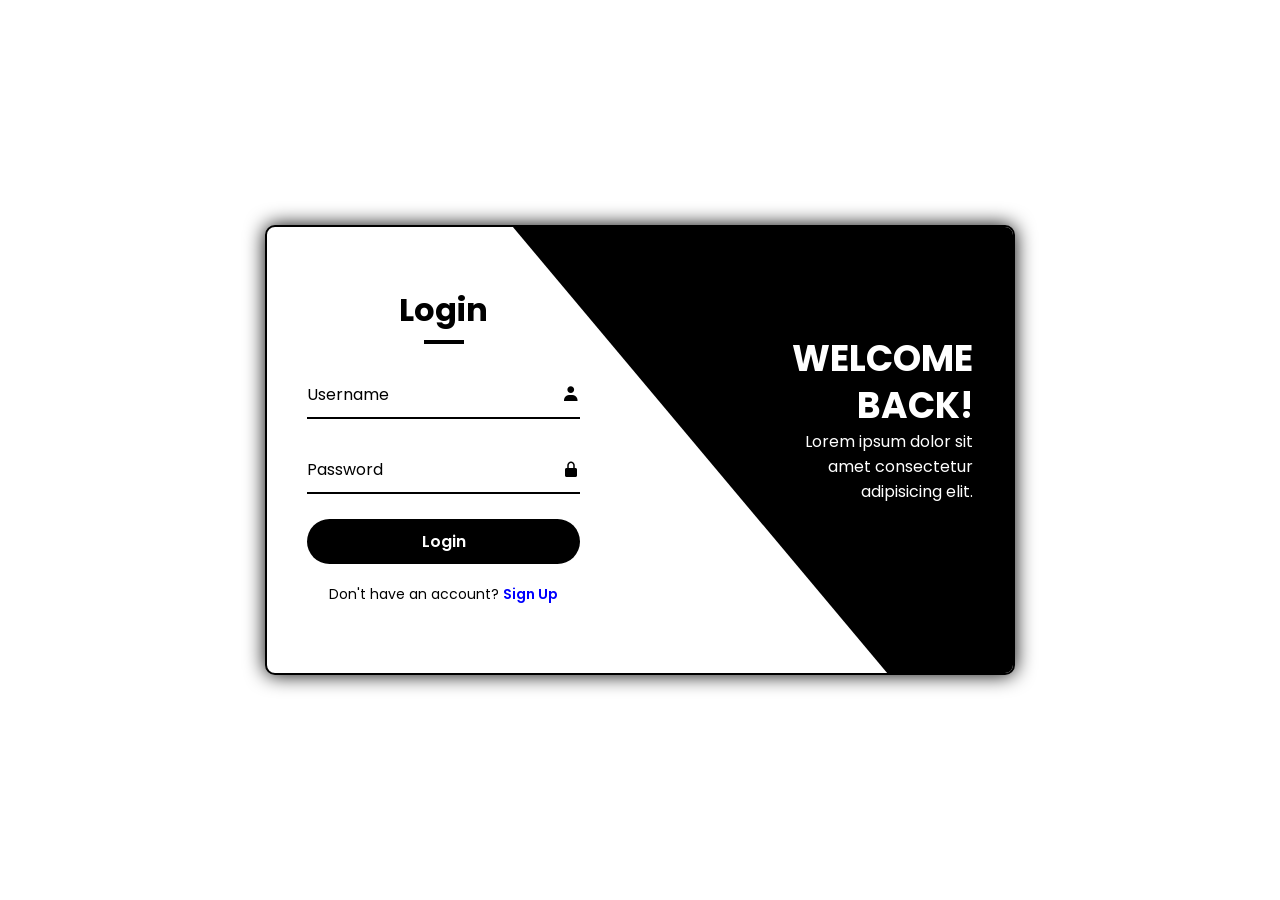
==== index.html @ fcdd18d8 "Add files via upload" ====
<!DOCTYPE html>
<html lang="en">
<head>
    <meta charset="UTF-8">
    <meta name="viewport" content="width=device-width, initial-scale=1.0">
    <title>Login Register form</title>

    <!--Boxicons CDN-->
    <link href='https://unpkg.com/boxicons@2.1.4/css/boxicons.min.css' rel='stylesheet'>

    <!--Custom CSS-->
    <link rel="stylesheet" href="style.css">

</head>
<body>
    
    <div class="wrapper">

        <span class="rotate-bg"></span>
        <span class="rotate-bg2"></span>

        <div class="form-box login">

            <h2 class="title animation" style="--i:0; --j:21">Login</h2>

            <form action="#">

                <div class="input-box animation" style="--i:1; --j:22">
                    <input type="text" required>
                    <label for="">Username</label>
                    <i class='bx bxs-user'></i>
                </div>

                <div class="input-box animation" style="--i:2; --j:23">
                    <input type="password" required>
                    <label for="">Password</label>
                    <i class='bx bxs-lock-alt' ></i>
                </div>

                <button type="submit" class="btn animation" style="--i:3; --j:24">Login</button>

                <div class="linkTxt animation" style="--i:5; --j:25">
                    <p>Don't have an account? <a href="#" class="register-link">Sign Up</a></p>
                </div>
                
            </form>
        </div>

        <div class="info-text login">
            <h2 class="animation" style="--i:0; --j:20">Welcome Back!</h2>
            <p class="animation" style="--i:1; --j:21">Lorem ipsum dolor sit amet consectetur adipisicing elit.</p>
        </div>

        <div class="form-box register">

            <h2 class="title animation" style="--i:17; --j:0">Sign Up</h2>

            <form action="#">

                <div class="input-box animation" style="--i:18; --j:1">
                    <input type="text" required>
                    <label for="">Username</label>
                    <i class='bx bxs-user'></i>
                </div>

                <div class="input-box animation" style="--i:19; --j:2">
                    <input type="email" required>
                    <label for="">Email</label>
                    <i class='bx bxs-envelope' ></i>
                </div>

                <div class="input-box animation" style="--i:20; --j:3">
                    <input type="password" required>
                    <label for="">Password</label>
                    <i class='bx bxs-lock-alt' ></i>
                </div>

                <button type="submit" class="btn animation" style="--i:21;--j:4">Sign Up</button>

                <div class="linkTxt animation" style="--i:22; --j:5">
                    <p>Already have an account? <a href="#" class="login-link">Login</a></p>
                </div>
                
            </form>
        </div>


        <div class="info-text register">
            <h2 class="animation" style="--i:17; --j:0;">Welcome Back!</h2>
            <p class="animation" style="--i:18; --j:1;">Lorem ipsum dolor sit amet consectetur adipisicing elit.</p>
        </div>

    </div>







    <!--Script.js-->
    <script src="app.js"></script>
</body>
</html>
---- style.css ----
@import url('https://fonts.googleapis.com/css2?family=Poppins:wght@300;400;500;600;700;800&display=swap');

:root{
    --white: #fff;
    --black: #000; 
    --lightBulue: #17a;
}

*{
    margin: 0;
    padding: 0;
    box-sizing: border-box;
    font-family: 'Poppins', sans-serif;
}

body{
    display: flex;
    justify-content: center;
    align-items: center;
    min-height: 100vh;
}

.wrapper{
    position: relative;
    width: 750px;
    height: 450px;
    background: var(--white);
    border: 2px solid var(--black);
    border-radius: 10px;
    box-shadow: 0 0 20px var(--black);
    overflow: hidden;
}


.wrapper .form-box{
    position: absolute;
    top: 0;
    width: 50%;
    height: 100%;
    display: flex;
    justify-content: center;
    flex-direction: column;
}

.wrapper .form-box.login{
    left: 0;
    padding: 0 60px 0 40px;
}

.form-box h2{
    margin-bottom: 10px;
    position: relative;
    font-size: 32px;
    color: var(--black);
    text-align: center;
}

.form-box h2::after{
    content: "";
    position: absolute;
    bottom: -10px;
    left: 50%;
    transform: translateX(-50%);
    width: 40px;
    height: 4px;
    background: var(--black);
}

.form-box .input-box{
    position: relative;
    width: 100%;
    height: 50px;
    margin: 25px 0;
}

.input-box input{
    width: 100%;
    height: 100%;
    background: transparent;
    color: var(--black);
    font-size: 16px;
    font-weight: 500;
    border: none;
    outline: none;
    border-bottom: 2px solid var(--black);
    transition: .5s;
    padding-right: 23px;
}

.input-box input:focus,
.input-box input:valid{
    border-bottom-color: var(--lightBulue);
}

.input-box label{
    position: absolute;
    top: 50%;
    left: 0;
    transform: translateY(-50%);
    font-size: 16px;
    color: var(--black);
    pointer-events: none;
    transition: 0.5s;
}


.input-box input:focus~label,
.input-box input:valid~label{
    top: -5px;
    color: var(--lightBulue);
}


.input-box i{
    position: absolute;
    top: 50%;
    right: 0;
    transform: translateY(-50%);
    font-size: 18px;
    transition: 0.5s;
}

.input-box input:focus~i,
.input-box input:valid~i{
    color: var(--lightBulue);
}

form button{
    width: 100%;
    height: 45px;
    background-color: var(--black);
    color: var(--white);
    border: none;
    outline: none;
    border-radius: 40px;
    cursor: pointer;
    font-size: 16px;
    font-weight: 600;
    transition: .3s;
}

form button:hover{
    box-shadow: 0 0 10px rgba(0, 0, 0, 0.8);
}

form .linkTxt{
    font-size: 14px;
    color: var(--black);
    text-align: center;
    margin: 20px 0 10px;
}

.linkTxt p a{
    color: blue;
    text-decoration: none;
    font-weight: 600;
}

.wrapper .form-box.login .animation{
    transform: translateX(0);
    transition: 0.7s ease;
    opacity: 1;
    filter: blur(0);
    transition-delay: calc(.1s * var(--j));
}

.wrapper.active .form-box.login .animation{
    transform: translateX(-120%);
    opacity: 0;
    filter: blur(10px);
    transition-delay: calc(.1s * var(--i));
}

.wrapper .info-text{
    position: absolute;
    top: 0;
    width: 50%;
    height: 100%;
    display: flex;
    flex-direction: column;
    justify-content: center;
}

.wrapper .info-text.login{
    right: 0;
    text-align: right;
    padding: 0 40px 60px 150px;

}

.wrapper .info-text h2{
    font-size: 36px;
    color: var(--white);
    line-height: 1.3;
    text-transform: uppercase;
}

.wrapper .info-text p{
    font-size: 16px;
    color: var(--white);
}


.wrapper .info-text.login .animation{
    transform: translateX(0);
    opacity: 1;
    filter: blur(0);
    transition: 0.7s ease;
    transition-delay: calc(.1s * var(--j));
}
.wrapper.active .info-text.login .animation{
    transform: translateX(120px);
    opacity: 0;
    filter: blur(10px);
    transition: 0.7s ease;
    transition-delay: calc(.1s * var(--i));
}

.wrapper .rotate-bg{
    position: absolute;
    top: -4px;
    right: 0;
    width: 850px;
    height: 600px;
    background: #000;
    transform: rotate(10deg) skewY(40deg);
    transform-origin: bottom right;
    transition: 1.5s ease;
    transition-delay: 1.6s;
}

.wrapper.active .rotate-bg{
    transform: rotate(0) skewY(0);
    transition-delay: 0.5s;
}

.wrapper .form-box.register{
    padding: 0 40px 0 60px;
    right: 0;
}

.wrapper.active .form-box.register{
    pointer-events: auto;
}

.wrapper .form-box.register .animation{
    transform: translateX(120%);
    opacity: 0;
    filter: blur(10px);
    transition: .7s ease;
    transition-delay: calc(.1s * var(--j));
}

.wrapper.active .form-box.register .animation{
    transform: translateX(0);
    opacity: 1;
    filter: blur(0);
    transition-delay: calc(.1s * var(--i));
}

.wrapper .info-text.register{
    left: 0;
    text-align: left;
    padding: 0 150px 60px 40px;
    pointer-events: none;
}

.wrapper.active .info-text.register{
    pointer-events: auto;
}


.wrapper .info-text.register .animation{
    transform: translateX(-120%);
    opacity: 0;
    filter: blur(10px);
    transition: .7s ease;
    transition-delay: calc(.1s * var(--j));
}

.wrapper.active .info-text.register .animation{
    transform: translateX(0);
    opacity: 1;
    filter: blur(0);
    transition-delay: calc(.1s * var(--i));
}

.wrapper .rotate-bg2{
    position: absolute;
    top: 100%;
    left: 250px;
    width: 850px;
    height: 700px;
    background: var(--white);
    transform: rotate(0) skewY(0);
    transform-origin: bottom left;
    transition: 1.5s ease;
    transition-delay: 0.5s;
}

.wrapper.active .rotate-bg2{
    transform: rotate(-11deg) skewY(-40deg);
    transition-delay: 1.2s;
}

.wrapper.active .form-box.login {
    transform: translateX(-400px);
}

.wrapper.active .form-box.register {
    transform: translateX(0);
    opacity: 1;
}

.form-box.register {
    position: absolute;
    transform: translateX(400px);
    opacity: 0;
}
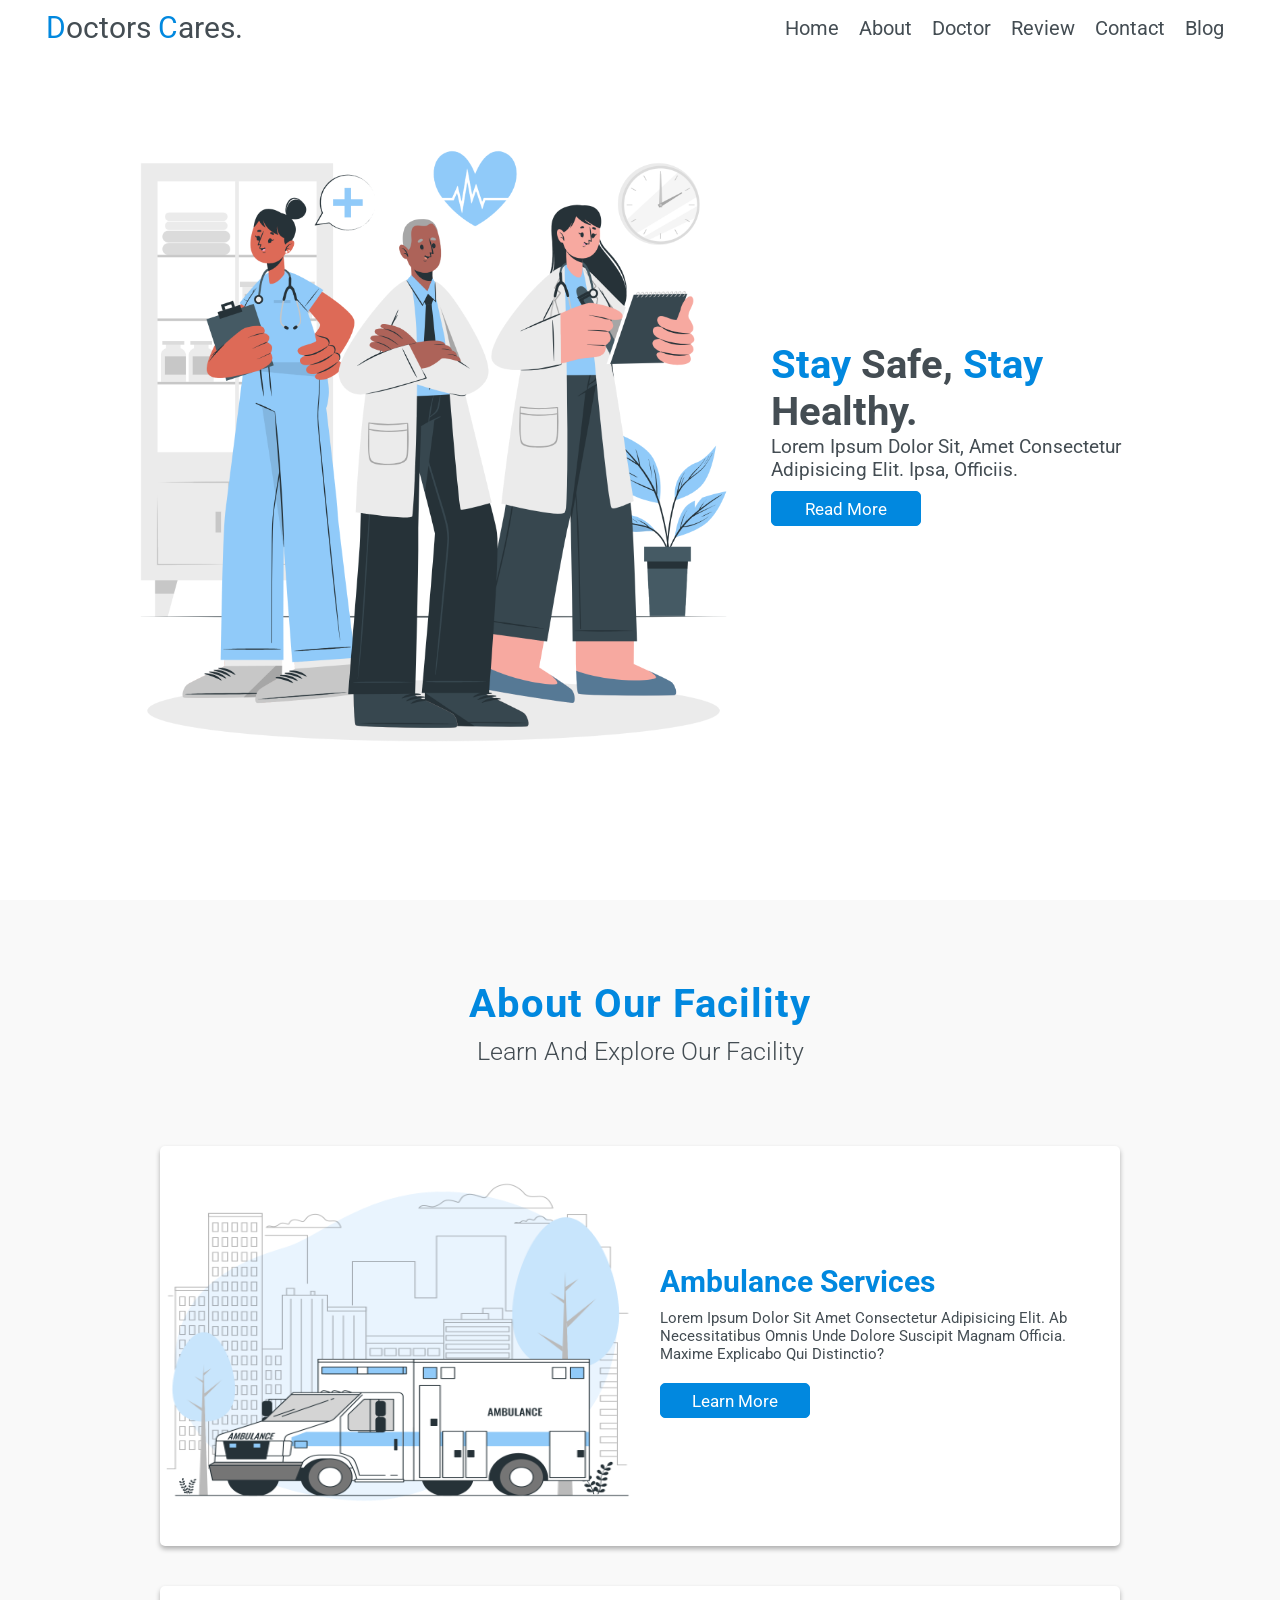
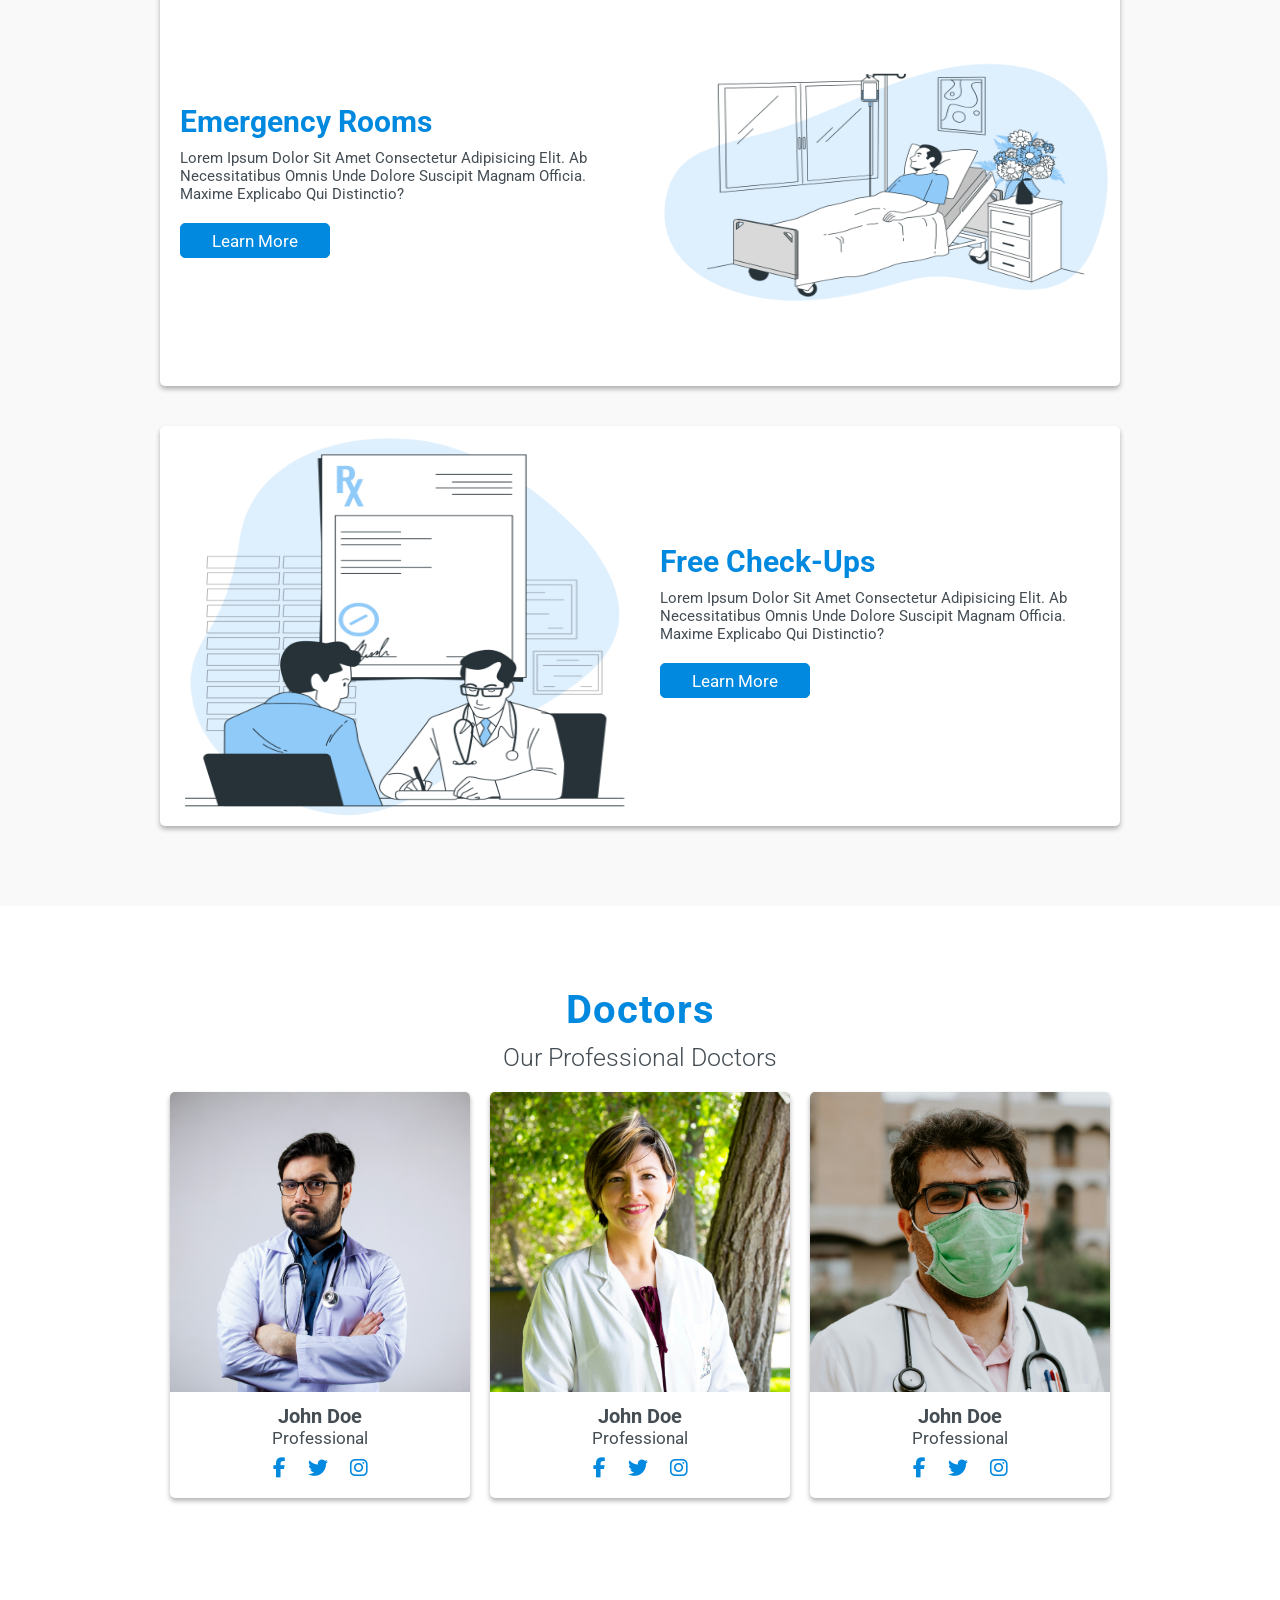
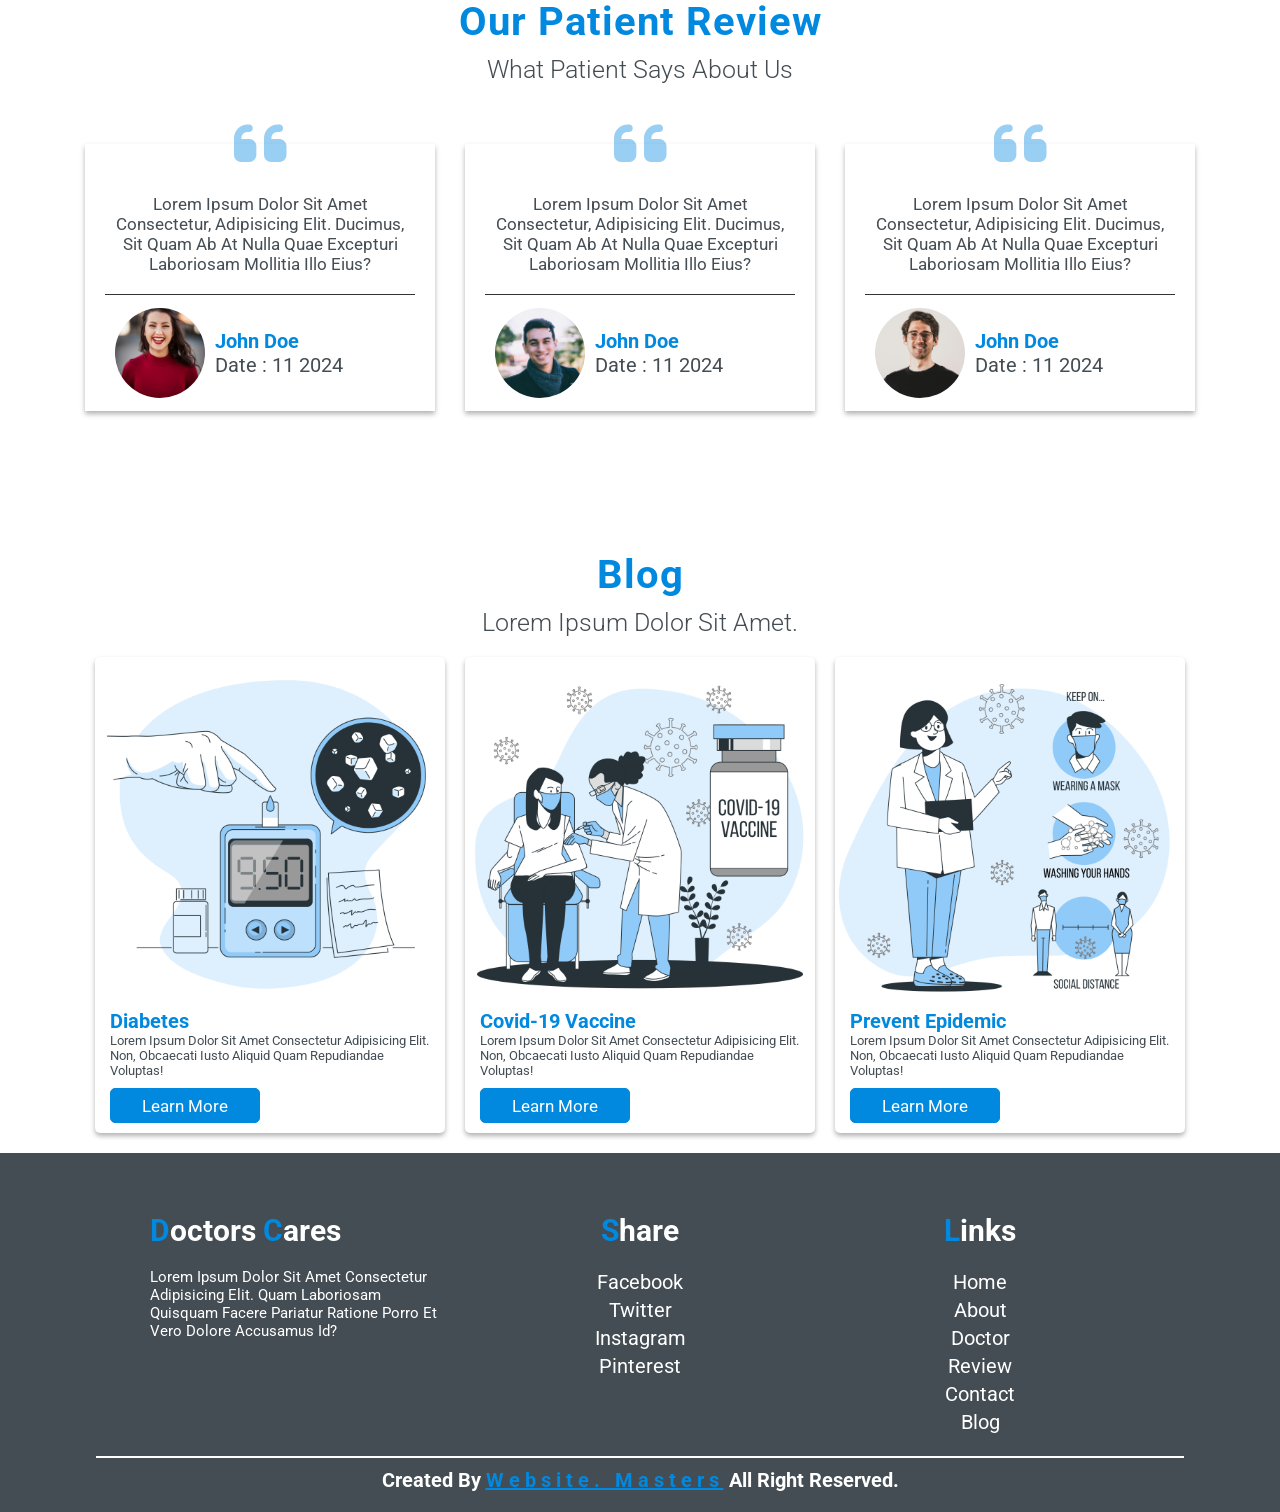
==== commit 5bf76ec6: "Update and rename home.html to index.html" ====
--- a/index.html
+++ b/index.html
@@ -1,104 +1,366 @@
 <!DOCTYPE html>
 <html lang="en">
+
 <head>
     <meta charset="UTF-8">
     <meta name="viewport" content="width=device-width, initial-scale=1.0">
-    <title>Login Register form</title>
-
-    <!--Boxicons CDN-->
-    <link href='https://unpkg.com/boxicons@2.1.4/css/boxicons.min.css' rel='stylesheet'>
-
-    <!--Custom CSS-->
-    <link rel="stylesheet" href="style.css">
-
+    <title>Complete Responsive Hospital Website Design Tutorial</title>
+
+    <!-- font awesome cdn link  -->
+    <link rel="stylesheet" href="https://cdnjs.cloudflare.com/ajax/libs/font-awesome/6.5.2/css/all.min.css">
+
+    <!-- custom css file link  -->
+    <link rel="stylesheet" href="home.css">
 </head>
+
 <body>
+
+
+    <!-- header navbar section start  -->
+
+    <header>
+
+        <!-- logo name  -->
+        <a href="#" class="logo"><span>D</span>octors <span>C</span>ares.</a>
+
+        <!-- navbar link  -->
+        <nav class="navbar">
+            <ul>
+                <li><a href="#home">home</a></li>
+                <li><a href="#about">about</a></li>
+                <li><a href="#doctor">doctor</a></li>
+                <li><a href="#review">review</a></li>
+                <li><a href="contact.html">contact</a></li>
+                <li><a href="#blog">blog</a></li>
+            </ul>
+        </nav>
+
+        <div class="fas fa-bars"></div>
+    </header>
+    <!-- header navbar section end  -->
+
+    <!-- home section start  -->
+
+    <section id="home" class="home">
+
+        <div class="row">
+
+            <!-- home images  -->
+            <div class="images">
+                <img src="../images/home.png" alt="">
+            </div>
+
+            <!-- home heading  -->
+            <div class="content">
+                <h1><span>Stay</span> Safe, <span>Stay</span> Healthy.</h1>
+                <p>Lorem ipsum dolor sit, amet consectetur adipisicing elit. Ipsa, officiis.</p>
+                <a href="#"><button class="button">read more</button></a>
+            </div>
+        </div>
+    </section>
+    <!-- home section end  -->
+
+    <!-- about section start  -->
+
+    <section id="about" class="about">
+
+        <h1 class="heading">about our facility</h1>
+        <h3 class="title">learn and explore our facility</h3>
+
+        <div class="box-container">
+
+            <!-- start here  -->
+            <div class="box">
+                <!-- about images  -->
+                <div class="images">
+                    <img src="../images/about-1.png" alt="">
+                </div>
+                
+                <!-- about heading & text  -->
+                <div class="content">
+                    <h3>ambulance services</h3>
+                    <p>Lorem ipsum dolor sit amet consectetur adipisicing elit. Ab necessitatibus omnis unde dolore suscipit magnam officia. Maxime explicabo qui distinctio?</p>
+                 <a href="#"><button class="button">learn more</button></a>   
+                </div>
+            </div>
+            <!-- end here  -->
+
+            
+            <!-- start here  -->
+            <div class="box">
+                <!-- about images  -->
+                <div class="images">
+                    <img src="../images/about-2.png" alt="">
+                </div>
+                
+                <!-- about heading & text  -->
+                <div class="content">
+                    <h3>emergency rooms</h3>
+                    <p>Lorem ipsum dolor sit amet consectetur adipisicing elit. Ab necessitatibus omnis unde dolore suscipit magnam officia. Maxime explicabo qui distinctio?</p>
+                 <a href="#"><button class="button">learn more</button></a>   
+                </div>
+            </div>
+            <!-- end here  -->
+
+            
+            <!-- start here  -->
+            <div class="box">
+                <!-- about images  -->
+                <div class="images">
+                    <img src="../images/about-3.png" alt="">
+                </div>
+                
+                <!-- about heading & text  -->
+                <div class="content">
+                    <h3>free check-ups</h3>
+                    <p>Lorem ipsum dolor sit amet consectetur adipisicing elit. Ab necessitatibus omnis unde dolore suscipit magnam officia. Maxime explicabo qui distinctio?</p>
+                 <a href="#"><button class="button">learn more</button></a>   
+                </div>
+            </div>
+            <!-- end here  -->
+           </div>
+    </section>
+
+    <!-- about section end  -->
     
-    <div class="wrapper">
-
-        <span class="rotate-bg"></span>
-        <span class="rotate-bg2"></span>
-
-        <div class="form-box login">
-
-            <h2 class="title animation" style="--i:0; --j:21">Login</h2>
-
-            <form action="#">
-
-                <div class="input-box animation" style="--i:1; --j:22">
-                    <input type="text" required>
-                    <label for="">Username</label>
-                    <i class='bx bxs-user'></i>
-                </div>
-
-                <div class="input-box animation" style="--i:2; --j:23">
-                    <input type="password" required>
-                    <label for="">Password</label>
-                    <i class='bx bxs-lock-alt' ></i>
-                </div>
-
-                <button type="submit" class="btn animation" style="--i:3; --j:24">Login</button>
-
-                <div class="linkTxt animation" style="--i:5; --j:25">
-                    <p>Don't have an account? <a href="#" class="register-link">Sign Up</a></p>
-                </div>
-                
-            </form>
-        </div>
-
-        <div class="info-text login">
-            <h2 class="animation" style="--i:0; --j:20">Welcome Back!</h2>
-            <p class="animation" style="--i:1; --j:21">Lorem ipsum dolor sit amet consectetur adipisicing elit.</p>
-        </div>
-
-        <div class="form-box register">
-
-            <h2 class="title animation" style="--i:17; --j:0">Sign Up</h2>
-
-            <form action="#">
-
-                <div class="input-box animation" style="--i:18; --j:1">
-                    <input type="text" required>
-                    <label for="">Username</label>
-                    <i class='bx bxs-user'></i>
-                </div>
-
-                <div class="input-box animation" style="--i:19; --j:2">
-                    <input type="email" required>
-                    <label for="">Email</label>
-                    <i class='bx bxs-envelope' ></i>
-                </div>
-
-                <div class="input-box animation" style="--i:20; --j:3">
-                    <input type="password" required>
-                    <label for="">Password</label>
-                    <i class='bx bxs-lock-alt' ></i>
-                </div>
-
-                <button type="submit" class="btn animation" style="--i:21;--j:4">Sign Up</button>
-
-                <div class="linkTxt animation" style="--i:22; --j:5">
-                    <p>Already have an account? <a href="#" class="login-link">Login</a></p>
-                </div>
-                
-            </form>
-        </div>
-
-
-        <div class="info-text register">
-            <h2 class="animation" style="--i:17; --j:0;">Welcome Back!</h2>
-            <p class="animation" style="--i:18; --j:1;">Lorem ipsum dolor sit amet consectetur adipisicing elit.</p>
-        </div>
-
-    </div>
-
-
-
-
-
-
-
-    <!--Script.js-->
-    <script src="app.js"></script>
+    <!-- card section start  -->
+
+    <section id="doctor" class="card">
+
+        <div class="container">
+
+            <h1 class="heading">doctors</h1>
+            <h3 class="title">our professional doctors</h3>
+
+            <div class="box-container">
+
+                <!-- start here  -->
+                <div class="box">
+                    <img src="../images/doctor-1.jpg" alt="">                
+                    
+                    <div class="content">
+                        <a href="#">
+                            <h2>john doe</h2>
+                        </a>
+                        <p>professional</p>
+
+                        <!-- card icons  -->
+                        <div class="icons">
+                            <a href="#" class="fab fa-facebook-f"></a>
+                            <a href="#" class="fab fa-twitter"></a>
+                            <a href="#" class="fab fa-instagram"></a>
+                        </div>
+                    </div>
+                </div>
+                <!-- end here  -->
+
+                 <!-- start here  -->
+                 <div class="box">
+                    <img src="../images/doctor-2.jpg" alt="">                
+                    
+                    <div class="content">
+                        <a href="#">
+                            <h2>john doe</h2>
+                        </a>
+                        <p>professional</p>
+
+                        <!-- card icons  -->
+                        <div class="icons">
+                            <a href="#" class="fab fa-facebook-f"></a>
+                            <a href="#" class="fab fa-twitter"></a>
+                            <a href="#" class="fab fa-instagram"></a>
+                        </div>
+                    </div>
+                </div>
+                <!-- end here  -->
+
+                 <!-- start here  -->
+                 <div class="box">
+                    <img src="../images/doctor-3.jpg" alt="">                
+                    
+                    <div class="content">
+                        <a href="#">
+                            <h2>john doe</h2>
+                        </a>
+                        <p>professional</p>
+
+                        <!-- card icons  -->
+                        <div class="icons">
+                            <a href="#" class="fab fa-facebook-f"></a>
+                            <a href="#" class="fab fa-twitter"></a>
+                            <a href="#" class="fab fa-instagram"></a>
+                        </div>
+                    </div>
+                </div>
+                <!-- end here  -->
+
+            </div>
+        </div>
+    </section>
+    <!-- card section end  -->
+
+    <!-- review section start  -->
+
+    <section id="review" class="review">
+
+        <h1 class="heading">our patient review</h1>
+        <h3 class="title">what patient says about us</h3>
+
+        <div class="box-container">
+
+            <!-- start here  -->
+            <div class="box">
+                <i class="fas fa-quote-left"></i>
+                <p>Lorem ipsum dolor sit amet consectetur, adipisicing elit. Ducimus, sit quam ab at nulla quae excepturi laboriosam mollitia illo eius?</p>
+
+                <div class="images">
+                    <img src="../images/img-1.jpg" alt="">
+
+                    <div class="info">
+                        <h3>john doe</h3>
+                        <span>date : 11 2024</span>
+                    </div>
+                </div>
+            </div>
+            <!-- end here  -->
+
+            
+            <!-- start here  -->
+            <div class="box">
+                <i class="fas fa-quote-left"></i>
+                <p>Lorem ipsum dolor sit amet consectetur, adipisicing elit. Ducimus, sit quam ab at nulla quae excepturi laboriosam mollitia illo eius?</p>
+
+                <div class="images">
+                    <img src="../images/img-2.jpg" alt="">
+
+                    <div class="info">
+                        <h3>john doe</h3>
+                        <span>date : 11 2024</span>
+                    </div>
+                </div>
+            </div>
+            <!-- end here  -->
+
+            
+            <!-- start here  -->
+            <div class="box">
+                <i class="fas fa-quote-left"></i>
+                <p>Lorem ipsum dolor sit amet consectetur, adipisicing elit. Ducimus, sit quam ab at nulla quae excepturi laboriosam mollitia illo eius?</p>
+
+                <div class="images">
+                    <img src="../images/img-3.jpg" alt="">
+
+                    <div class="info">
+                        <h3>john doe</h3>
+                        <span>date : 11 2024</span>
+                    </div>
+                </div>
+            </div>
+            <!-- end here  -->
+        </div>
+    </section>
+    <!-- review section end  -->
+ 
+    <!-- contact section start  -->
+
+   
+
+
+
+    <!-- contact section end  -->
+
+
+    <!-- blog section start  -->
+
+    <section id="blog" class="blog">
+
+        <h1 class="heading">blog</h1>
+        <h3 class="title">Lorem ipsum dolor sit amet.</h3>
+
+        <div class="box-container">
+
+            <!-- start here  -->
+            <div class="box">
+                <!-- images  -->
+                <img src="../images/blog 1.png" alt="">
+
+                <div class="content">
+                    <a href="#">
+                        <h2>diabetes</h2>
+                    </a>
+                    <p>Lorem ipsum dolor sit amet consectetur adipisicing elit. Non, obcaecati iusto aliquid quam repudiandae voluptas!</p>
+                     <!-- button  -->
+                    <a href="#"> <button class="button">learn more</button></a>
+                </div>
+            </div>
+            <!-- end here  -->
+
+            
+            <!-- start here  -->
+            <div class="box">
+                <!-- images  -->
+                <img src="../images/blog 2.png" alt="">
+
+                <div class="content">
+                    <a href="#">
+                        <h2>covid-19 vaccine</h2>
+                    </a>
+                    <p>Lorem ipsum dolor sit amet consectetur adipisicing elit. Non, obcaecati iusto aliquid quam repudiandae voluptas!</p>
+                     <!-- button  -->
+                    <a href="#"> <button class="button">learn more</button></a>
+                </div>
+            </div>
+            <!-- end here  -->
+
+            
+            <!-- start here  -->
+            <div class="box">
+                <!-- images  -->
+                <img src="../images/blog 3.png" alt="">
+
+                <div class="content">
+                    <a href="#">
+                        <h2>prevent epidemic</h2>
+                    </a>
+                    <p>Lorem ipsum dolor sit amet consectetur adipisicing elit. Non, obcaecati iusto aliquid quam repudiandae voluptas!</p>
+                     <!-- button  -->
+                    <a href="#"> <button class="button">learn more</button></a>
+                </div>
+            </div>
+            <!-- end here  -->
+        </div>
+    </section>
+    <!-- blog section end  -->
+    <!-- footer section start  -->
+    <section class="footer">
+        <div class="box">
+            <h2 class="logo"><span>D</span>octors <span>C</span>ares</h2>
+            <p>Lorem ipsum dolor sit amet consectetur adipisicing elit. Quam laboriosam quisquam facere pariatur ratione porro et vero dolore accusamus id?</p>
+        </div>
+        <div class="box">
+            <h2 class="logo"><span>S</span>hare</h2>
+            <a href="#">facebook</a>
+            <a href="#">twitter</a>
+            <a href="#">instagram</a>
+            <a href="#">pinterest</a>
+        </div>
+        <div class="box">
+            <h2 class="logo"><span>L</span>inks</h2>
+            <a href="#">home</a>
+            <a href="#">about</a>
+            <a href="#">Doctor</a>
+            <a href="#">Review</a>
+            <a href="#">contact</a>
+            <a href="#">blog</a>
+        </div>
+        <h1 class="credit">created by <span>Website. Masters</span> all right reserved.</h1>
+    </section>
+    <!-- footer section end  -->
+    <!-- jquery cdn link  -->
+    <script src="https://cdnjs.cloudflare.com/ajax/libs/jquery/3.7.1/jquery.min.js"></script>
+
+    <!-- custom js file link  -->
+    <script src="./js/main.js"></script>
 </body>
-</html>+
+</html>
--- a/home.css
+++ b/home.css
@@ -0,0 +1,626 @@
+/* google font   */
+@import url('https://fonts.googleapis.com/css2?family=Roboto:ital,wght@0,100;0,300;0,400;0,500;0,700;0,900;1,100;1,300;1,400;1,500;1,700;1,900&display=swap');
+
+/* root color  */
+:root{
+  --blue:#0188df;
+  --black:#444d53;
+  --wight:#fff;
+}
+
+/* custom css  */
+*{
+  font-family: "Roboto", sans-serif;
+  margin: 0; padding: 0;
+  text-decoration: none;
+  text-transform: capitalize;
+  outline: none;
+  box-sizing: border-box;
+  transition: all linear .2s;
+}
+
+html{
+  font-size: 62.5%;
+  overflow-x: hidden;
+}
+
+/* button  */
+.button{
+  height: 3.5rem;
+  width: 15rem;
+  background: var(--blue);
+  color: var(--wight);
+  font-size: 1.7rem;
+  text-transform: capitalize;
+  border-radius: .5rem;
+  cursor: pointer;
+  margin: 1rem 0;
+  border: .1rem solid var(--blue);
+}
+
+.button:hover{
+  border: .1rem solid var(--blue);
+  background: var(--wight);
+  color: var(--blue);
+  letter-spacing: .2rem;
+}
+
+/* heading  */
+.heading{
+  text-align: center;
+  font-size: 4rem;
+  padding: 1rem;
+  padding-top: 8rem;
+  color: var(--blue);
+  letter-spacing: .1rem;
+}
+/* title  */
+.title{
+  text-align: center;
+  padding: 0rem 1rem;
+  font-size: 2.5rem;
+  color: var(--black);
+  font-weight: 300;
+}
+
+
+
+/* header navbar section start  */
+
+header{
+  width: 96%;
+  background: var(--wight);
+  position:fixed;
+  top: 0;
+  left: 50%;
+  transform: translate(-50%);
+  display: flex;
+  align-items: center;
+  justify-content: space-between;
+  padding: 1rem 2rem;
+  z-index: 1000;
+}
+
+/* logo name  */
+header a{
+  color: var(--black);
+}
+
+header a:hover{
+  color: var(--blue);
+}
+
+header .logo{
+  font-size: 3rem;
+}
+
+header .logo span{
+  color: var(--blue);
+}
+
+/* navbar link  */
+header .navbar ul{
+  display: flex;
+  align-items: center;
+  justify-content: space-between;
+  list-style: none;
+}
+
+header .navbar ul li{
+  margin: 0 1rem;
+}
+
+header .navbar ul li a{
+  font-size: 2rem;
+  color: var(--black);
+}
+
+header .navbar ul li a:hover{
+  color: var(--blue);
+}
+
+header .fa-bars{
+  font-size: 3rem;
+  color: var(--blue);
+  cursor: pointer;
+  display: none;
+}
+
+header .fa-times{
+  transform: rotate(180deg);
+}
+
+
+.header-active{
+  top: 0;
+  width: 100%;
+  box-shadow: .1rem .3rem rgba(0,0,0,.3);
+}
+
+
+
+/* header navbar section end  */
+
+/* home section start  */
+
+.home{
+  min-height: 100vh;
+  padding-top: 10rem;
+}
+
+.home .row{
+  display: flex;
+  align-items: center;
+  justify-content: space-around;
+  width: 85%;
+  margin: 0 auto;
+}
+
+/* home images  */
+.home .row .images img{
+  height: 75vh;
+}
+
+/* home heading  */
+.home .content h1{
+  font-size: 4rem;
+  color: var(--black);
+}
+
+.home .content h1 span{
+  color: var(--blue);
+}
+
+.home .content p{
+  font-size: 1.9rem;
+  color: var(--black);
+}
+
+
+/* home section end  */
+
+
+/* about section start  */
+.about{
+  background-color: #f9f9f9;
+}
+
+.about .box-container{
+  padding: 4rem 0;
+}
+
+.about .box-container .box{
+  width: 75%;
+  margin: 4rem auto;
+  border-radius: .5rem;
+  box-shadow: 0 .3rem .5rem rgba(0,0,0,.3);
+  display: flex;
+  align-items: center;
+  overflow: hidden;
+  background: var(--wight);
+}
+
+/* about images  */
+.about .box-container .box .images{
+  height: 40rem;
+  width: 50%;
+}
+
+.about .box-container .box .images img{
+  height: 100%;
+  width: 100%;
+}
+
+/* about heading & text */
+.about .box-container .box .content{
+  height: 100%;
+  width: 50%;
+  padding: 2rem;
+}
+
+.about .box-container .box .content h3{
+  font-size: 3rem;
+  color: var(--blue);
+  display: flex;
+  align-items: start;
+}
+
+.about .box-container .box .content p{
+  font-size: 1.5rem;
+  color: var(--black);
+  padding: 1rem 0;
+  text-align: start;
+}
+
+.about .box-container .box:nth-child(even){
+  flex-flow: row-reverse;
+}
+
+
+ /* about section end  */
+
+/* card section start  */
+
+.card .box-container{
+  display: flex;
+  justify-content: center;
+  flex-wrap: wrap;
+}
+
+.card .box-container .box{
+  width: 30rem;
+  margin: 2rem 1rem;
+  overflow: hidden;
+  border-radius: .5rem;
+  box-shadow: 0 .3rem .5rem rgba(0,0,0,.3);
+}
+
+/* card images  */
+.card .box-container .box img{
+  height: 30rem;
+  width: 100%;
+  object-fit: cover;
+}
+
+.card .box-container .box .content{
+  padding: 1rem 1.3rem;
+}
+
+.card .box-container .box .content h2{
+  font-size: 2rem ;
+  text-align: center;
+  color: var(--black);
+}
+
+.card .box-container .box .content h2:hover{
+  color: var(--blue);
+  text-decoration: underline;
+}
+
+.card .box-container .box .content p{
+  font-size: 1.7rem;
+  text-align: center;
+  color: var(--black);
+}
+
+.card .box-container .box .content .icons{
+  text-align: center;
+}
+
+.card .box-container .box .content .icons a{
+  font-size: 2rem;
+  color: var(--blue);
+  text-align: center;
+  margin: 1rem;
+}
+/* card section end  */
+
+/* review section start  */
+.review .box-container{
+  display: flex;
+  justify-content: center;
+  flex-wrap: wrap;
+  padding: 2rem 0;
+}
+
+.review .box-container .box{
+  width: 35rem;
+  text-align: center;
+  padding: 0 2rem;
+  margin: 4rem 1.5rem;
+  box-shadow: 0 .3rem .5rem rgba(0,0,0,.3);
+}
+
+/* images  */
+.review .box-container .box .images{
+  display: flex;
+  align-items: center;
+  text-align: left;
+  padding: .5rem 0;
+  border-top: .1rem solid #333;
+}
+
+.review .box-container .box .images img{
+  height: 9rem;
+  width: 9rem;
+  border-radius: 50%;
+  object-fit: cover;
+  margin: .8rem 1rem;
+}
+
+.review .box-container .box i{
+  font-size: 6rem ;
+  margin-top: -3rem;
+  color: var(--blue);
+  opacity: .4;
+}
+
+
+.review .box-container .box p{
+  color: var(--black);
+  font-size: 1.7rem;
+  padding: 2rem 0;
+}
+
+.review .box-container .box .info h3{
+  color: var(--blue);
+  font-size: 2rem;
+}
+.review .box-container .box .info span{
+  color: var(--black);
+  font-size: 2rem;
+}
+/* review section end */
+
+/* contact section start  */
+.contact{
+  background: #eee;
+}
+
+.contact .row{
+  display: flex;
+  align-items: center;
+  justify-content: center;
+  padding: 5rem 0;
+}
+
+.contact .row .images img{
+  width: 50vw;
+  height: 70vh;
+}
+
+.contact .row  .form-container{
+  width: 50%;
+  padding-right: 6rem;
+}
+
+.contact .row  .form-container input, textarea{
+  height: 4rem;
+  width: 100%;
+  background: var(--wight);
+  border: none;
+  border-radius: 5rem;
+  padding: 0 1rem;
+  margin: 1rem 0;
+  color: var(--blue);
+  font-size: 1.7rem;
+}
+
+.contact .row  .form-container input:focus , textarea:focus{
+  border: .2rem solid var(--blue);
+}
+
+.contact .row  .form-container textarea{
+  height: 20rem;
+  border-radius: 1rem;
+  padding: 1rem;
+  resize: none;
+}
+
+.contact .row  .form-container input[type="submit"]{
+  width: 17rem;
+  background: var(--blue);
+  color: var(--wight);
+  cursor: pointer;
+  font-size: 2rem;
+}
+
+.contact .row  .form-container input[type="submit"]:hover{
+  background: var(--wight);
+  color: var(--blue);
+  border: .2rem solid var(--blue);
+}
+/* contact section end  */
+
+/* bolg section start  */
+.blog .box-container{
+  display: flex;
+  justify-content: center;
+  flex-wrap: wrap;
+}
+
+.blog .box-container .box{
+  width: 35rem;
+  margin: 2rem 1rem;
+  overflow: hidden;
+  border-radius: .5rem;
+  box-shadow: 0 .3rem .5rem rgba(0,0,0,.3);
+}
+
+/* blog images  */
+.blog .box-container .box img{
+  width: 100%;
+  object-fit: cover;
+}
+
+.blog .box-container .box .content{
+  padding: 0 1.5rem;
+}
+
+.blog .box-container .box .content h2{
+  font-size: 2rem;
+  color: var(--blue);
+}
+
+.blog .box-container .box .content p{
+  font-size: 1.3rem;
+  color: var(--black);
+}
+/* bolg section end  */
+
+/* footer section start  */
+.footer{
+background: var(--black);
+display: flex;
+justify-content: center;
+flex-wrap: wrap;
+padding: 2rem 0;
+}
+
+.footer .box{
+width: 30rem;
+margin: 2rem;
+text-align: center;
+}
+
+.footer .box:nth-child(1){
+text-align: left;
+}
+
+/* logo  */
+
+.footer .box .logo{
+padding: 2rem 0;
+font-size: 3rem;
+color: var(--wight);
+}
+
+.footer .box .logo:hover{
+color: var(--blue);
+}
+
+.footer .box .logo span{
+color: var(--blue);
+}
+
+.footer .box p{
+font-size: 1.5rem;
+color: var(--wight);
+}
+
+.footer .box a{
+color: var(--wight);
+font-size: 2rem;
+display: block;
+padding: .2rem 0;
+}
+
+.footer .box a:hover{
+text-decoration: underline;
+}
+
+
+.footer .credit{
+width: 85%;
+padding-top: 1rem;
+font-size: 2rem;
+color: var(--wight);
+text-align: center;
+border-top: .2rem solid var(--wight);
+}
+
+.footer .credit span{
+color: var(--blue);
+text-decoration: underline;
+letter-spacing: .5rem;
+}
+
+
+
+/* footer section end  */
+
+
+
+
+
+
+
+
+
+
+
+
+
+
+
+
+
+/* media query  */
+
+@media (max-width:768px){
+
+  html{
+      font-size: 55%;
+  }
+
+  header .fa-bars{
+      display: block;
+  }
+  
+  header .navbar{
+      position: fixed;
+      top: -100rem; left: 0;
+      width: 100%;
+      background: var(--wight);
+      opacity: 0;
+  }
+
+  header .navbar ul{
+      flex-flow: column;
+      padding: 2rem 0;
+  }
+
+  header .navbar ul li{
+      margin: 1rem 0;
+      width: 100%;
+      text-align: center;
+  }
+
+  header .navbar ul li a{
+      font-size: 3rem;
+      display: block;
+  }
+
+  header .nav-toggle{
+      top: 5.5rem;
+      opacity: 1;
+  }
+
+  /* home media query  */
+
+  .home .row{
+      flex-flow: column;
+  }
+
+  .home .row .content{
+      text-align: center;
+  }
+
+  /* home images  */
+  .home .row .images img{
+      width: 100%;
+  }
+
+/* about media query  */
+ .about .box-container .box{
+  flex-flow: column;
+  width: 90%;
+ }
+
+ .about .box-container .box:nth-child(even){
+  flex-flow: column;
+ }
+
+ .about .box-container .box .images{
+  width: 100%;
+ }
+
+ .about .box-container .box .content{
+  width: 100%;
+ }
+ 
+ /* contact form  */
+ .contact .row{
+  flex-flow: column;
+ }
+
+ .contact .row .images img{
+  height: 50vh;
+  width: 90vw;
+ }
+
+ .contact .row .form-container{
+  width: 90%;
+  padding: 0;
+ }
+}
